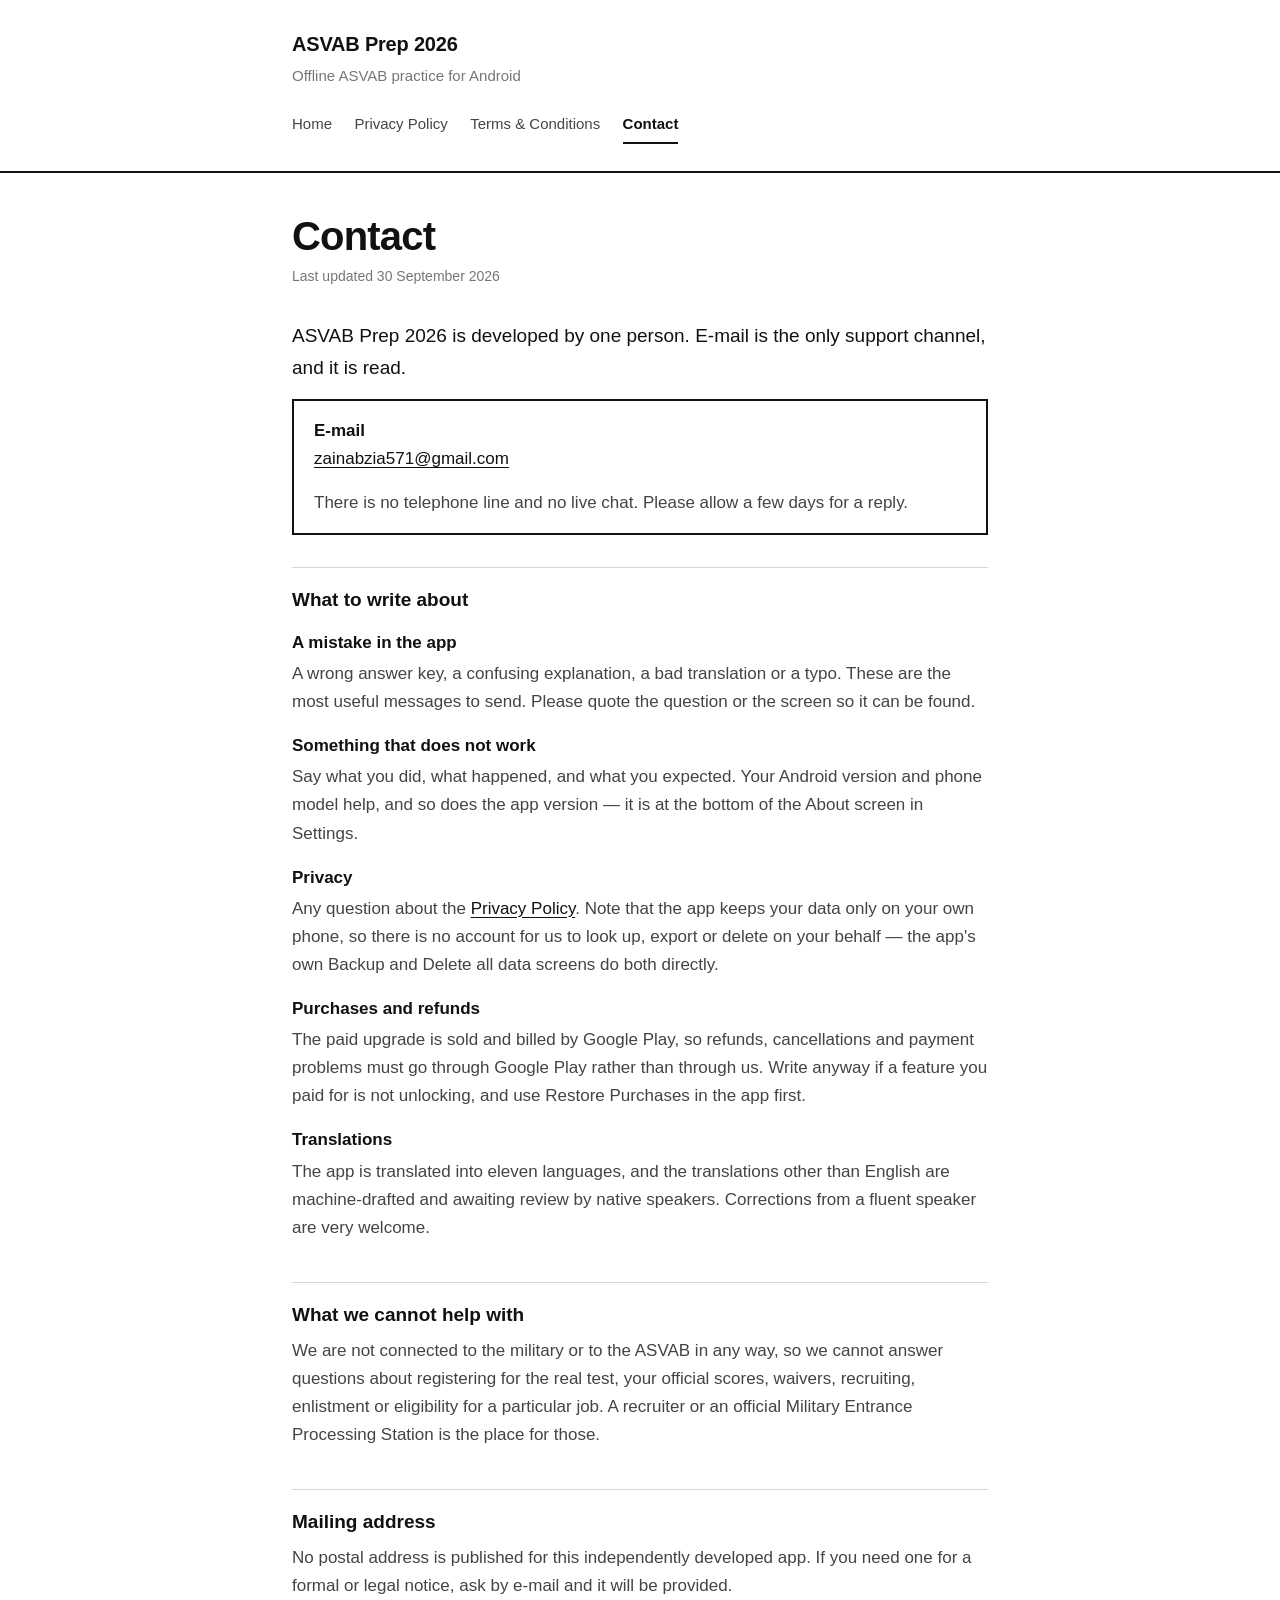
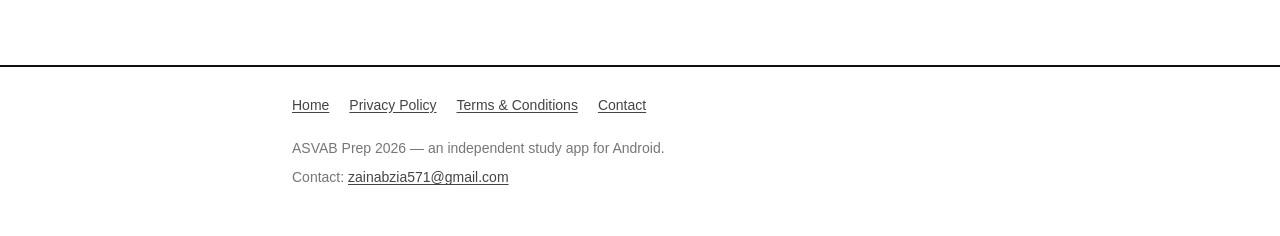
==== contact.html @ bab19aaf "Legal site for ASVAB Prep 2026: privacy policy, terms, contact" ====
<!doctype html>
<html lang="en">
  <head>
    <meta charset="utf-8" />
    <meta name="viewport" content="width=device-width, initial-scale=1" />
    <title>Contact — ASVAB Prep 2026</title>
    <meta
      name="description"
      content="How to contact the developer of the ASVAB Prep 2026 Android app."
    />
    <link rel="stylesheet" href="style.css" />
  </head>
  <body>
    <header class="masthead">
      <div class="wrap">
        <a class="wordmark" href="index.html">ASVAB Prep 2026</a>
        <p class="tagline">Offline ASVAB practice for Android</p>
        <nav aria-label="Pages">
          <ul>
            <li><a href="index.html">Home</a></li>
            <li><a href="privacy.html">Privacy Policy</a></li>
            <li><a href="terms.html">Terms &amp; Conditions</a></li>
            <li><a href="contact.html" aria-current="page">Contact</a></li>
          </ul>
        </nav>
      </div>
    </header>

    <main>
      <div class="wrap">
        <h1>Contact</h1>
        <p class="updated">Last updated 30 September 2026</p>

        <p class="lead">
          ASVAB Prep 2026 is developed by one person. E-mail is the only support
          channel, and it is read.
        </p>

        <div class="callout">
          <p>
            <strong>E-mail</strong><br />
            <a href="mailto:zainabzia571@gmail.com">zainabzia571@gmail.com</a>
          </p>
          <p>
            There is no telephone line and no live chat. Please allow a few days
            for a reply.
          </p>
        </div>

        <h2>What to write about</h2>
        <dl>
          <dt>A mistake in the app</dt>
          <dd>
            A wrong answer key, a confusing explanation, a bad translation or a
            typo. These are the most useful messages to send. Please quote the
            question or the screen so it can be found.
          </dd>
          <dt>Something that does not work</dt>
          <dd>
            Say what you did, what happened, and what you expected. Your Android
            version and phone model help, and so does the app version — it is at
            the bottom of the About screen in Settings.
          </dd>
          <dt>Privacy</dt>
          <dd>
            Any question about the <a href="privacy.html">Privacy Policy</a>.
            Note that the app keeps your data only on your own phone, so there is
            no account for us to look up, export or delete on your behalf — the
            app's own Backup and Delete all data screens do both directly.
          </dd>
          <dt>Purchases and refunds</dt>
          <dd>
            The paid upgrade is sold and billed by Google Play, so refunds,
            cancellations and payment problems must go through Google Play rather
            than through us. Write anyway if a feature you paid for is not
            unlocking, and use Restore Purchases in the app first.
          </dd>
          <dt>Translations</dt>
          <dd>
            The app is translated into eleven languages, and the translations
            other than English are machine-drafted and awaiting review by native
            speakers. Corrections from a fluent speaker are very welcome.
          </dd>
        </dl>

        <h2>What we cannot help with</h2>
        <p>
          We are not connected to the military or to the ASVAB in any way, so we
          cannot answer questions about registering for the real test, your
          official scores, waivers, recruiting, enlistment or eligibility for a
          particular job. A recruiter or an official Military Entrance Processing
          Station is the place for those.
        </p>

        <h2>Mailing address</h2>
        <p>
          No postal address is published for this independently developed app. If
          you need one for a formal or legal notice, ask by e-mail and it will be
          provided.
        </p>
      </div>
    </main>

    <footer>
      <div class="wrap">
        <ul>
          <li><a href="index.html">Home</a></li>
          <li><a href="privacy.html">Privacy Policy</a></li>
          <li><a href="terms.html">Terms &amp; Conditions</a></li>
          <li><a href="contact.html">Contact</a></li>
        </ul>
        <p>ASVAB Prep 2026 — an independent study app for Android.</p>
        <p>
          Contact:
          <a href="mailto:zainabzia571@gmail.com">zainabzia571@gmail.com</a>
        </p>
      </div>
    </footer>
  </body>
</html>
---- style.css ----
/*
 * ASVAB Prep 2026 — legal site
 * Black and white, no images, no scripts, no web fonts: the whole site is two
 * files on a static host, so it loads on a slow connection and keeps working
 * if anything external disappears.
 */

:root {
  --ink: #111111;
  --ink-soft: #444444;
  --ink-faint: #767676;
  --paper: #ffffff;
  --rule: #d8d8d8;
  --measure: 46rem;
}

*,
*::before,
*::after {
  box-sizing: border-box;
}

html {
  -webkit-text-size-adjust: 100%;
}

body {
  margin: 0;
  background: var(--paper);
  color: var(--ink);
  font-family: -apple-system, BlinkMacSystemFont, 'Segoe UI', Roboto, Helvetica,
    Arial, sans-serif;
  font-size: 1.0625rem;
  line-height: 1.65;
}

.wrap {
  max-width: var(--measure);
  margin: 0 auto;
  padding: 0 1.25rem;
}

/* ---------- header and navigation ---------- */

.masthead {
  border-bottom: 2px solid var(--ink);
}

.masthead .wrap {
  padding-top: 1.75rem;
  padding-bottom: 1.25rem;
}

.wordmark {
  display: inline-block;
  color: var(--ink);
  text-decoration: none;
  font-size: 1.25rem;
  font-weight: 700;
  letter-spacing: -0.01em;
}

.tagline {
  margin: 0.2rem 0 0;
  color: var(--ink-faint);
  font-size: 0.9375rem;
}

nav {
  margin-top: 1.1rem;
}

nav ul {
  display: flex;
  flex-wrap: wrap;
  gap: 0.35rem 1.4rem;
  margin: 0;
  padding: 0;
  list-style: none;
}

nav a {
  display: inline-block;
  padding: 0.35rem 0;
  color: var(--ink-soft);
  text-decoration: none;
  font-size: 0.9375rem;
  border-bottom: 2px solid transparent;
}

nav a:hover,
nav a:focus-visible {
  color: var(--ink);
  border-bottom-color: var(--ink);
}

nav a[aria-current='page'] {
  color: var(--ink);
  font-weight: 600;
  border-bottom-color: var(--ink);
}

/* ---------- page body ---------- */

main {
  padding: 2.5rem 0 3rem;
}

h1 {
  margin: 0 0 0.4rem;
  font-size: clamp(1.75rem, 5vw, 2.5rem);
  line-height: 1.15;
  letter-spacing: -0.02em;
}

.updated {
  margin: 0 0 2rem;
  color: var(--ink-faint);
  font-size: 0.875rem;
}

h2 {
  margin: 2.5rem 0 0.6rem;
  padding-top: 1.25rem;
  border-top: 1px solid var(--rule);
  font-size: 1.1875rem;
  line-height: 1.3;
}

h2:first-of-type {
  margin-top: 2rem;
}

h3 {
  margin: 1.5rem 0 0.4rem;
  font-size: 1.0625rem;
}

p,
li {
  color: var(--ink-soft);
}

p {
  margin: 0 0 1rem;
}

ul,
ol {
  margin: 0 0 1rem;
  padding-left: 1.3rem;
}

li {
  margin-bottom: 0.4rem;
}

strong {
  color: var(--ink);
}

a {
  color: var(--ink);
  text-decoration: underline;
  text-underline-offset: 0.15em;
}

.lead {
  color: var(--ink);
  font-size: 1.1875rem;
}

.callout {
  margin: 0 0 1.5rem;
  padding: 1rem 1.25rem;
  border: 2px solid var(--ink);
}

.callout p:last-child {
  margin-bottom: 0;
}

.cards {
  display: grid;
  gap: 1rem;
  grid-template-columns: repeat(auto-fit, minmax(15rem, 1fr));
  margin: 2rem 0 0;
  padding: 0;
  list-style: none;
}

.cards li {
  margin: 0;
}

.cards a {
  display: block;
  height: 100%;
  padding: 1.15rem 1.25rem;
  border: 1px solid var(--ink);
  text-decoration: none;
}

.cards a:hover,
.cards a:focus-visible {
  background: var(--ink);
  color: var(--paper);
}

.cards a:hover span,
.cards a:focus-visible span {
  color: var(--paper);
}

.cards strong {
  display: block;
  font-size: 1.0625rem;
}

.cards span {
  display: block;
  margin-top: 0.25rem;
  color: var(--ink-faint);
  font-size: 0.9375rem;
}

dl {
  margin: 0 0 1rem;
}

dt {
  margin-top: 1rem;
  font-weight: 600;
  color: var(--ink);
}

dd {
  margin: 0.2rem 0 0;
  color: var(--ink-soft);
}

/* ---------- footer ---------- */

footer {
  border-top: 2px solid var(--ink);
  padding: 1.5rem 0 2.5rem;
}

footer p {
  margin: 0 0 0.4rem;
  color: var(--ink-faint);
  font-size: 0.875rem;
}

footer ul {
  display: flex;
  flex-wrap: wrap;
  gap: 0.25rem 1.25rem;
  margin: 0 0 0.75rem;
  padding: 0;
  list-style: none;
}

footer a {
  color: var(--ink-soft);
  font-size: 0.875rem;
}

/* ---------- small screens ---------- */

@media (max-width: 30rem) {
  body {
    font-size: 1rem;
  }

  main {
    padding: 1.75rem 0 2.25rem;
  }

  h2 {
    margin-top: 2rem;
  }
}

/* ---------- print ---------- */

@media print {
  nav,
  footer ul {
    display: none;
  }

  body {
    font-size: 11pt;
  }

  a {
    text-decoration: none;
  }
}
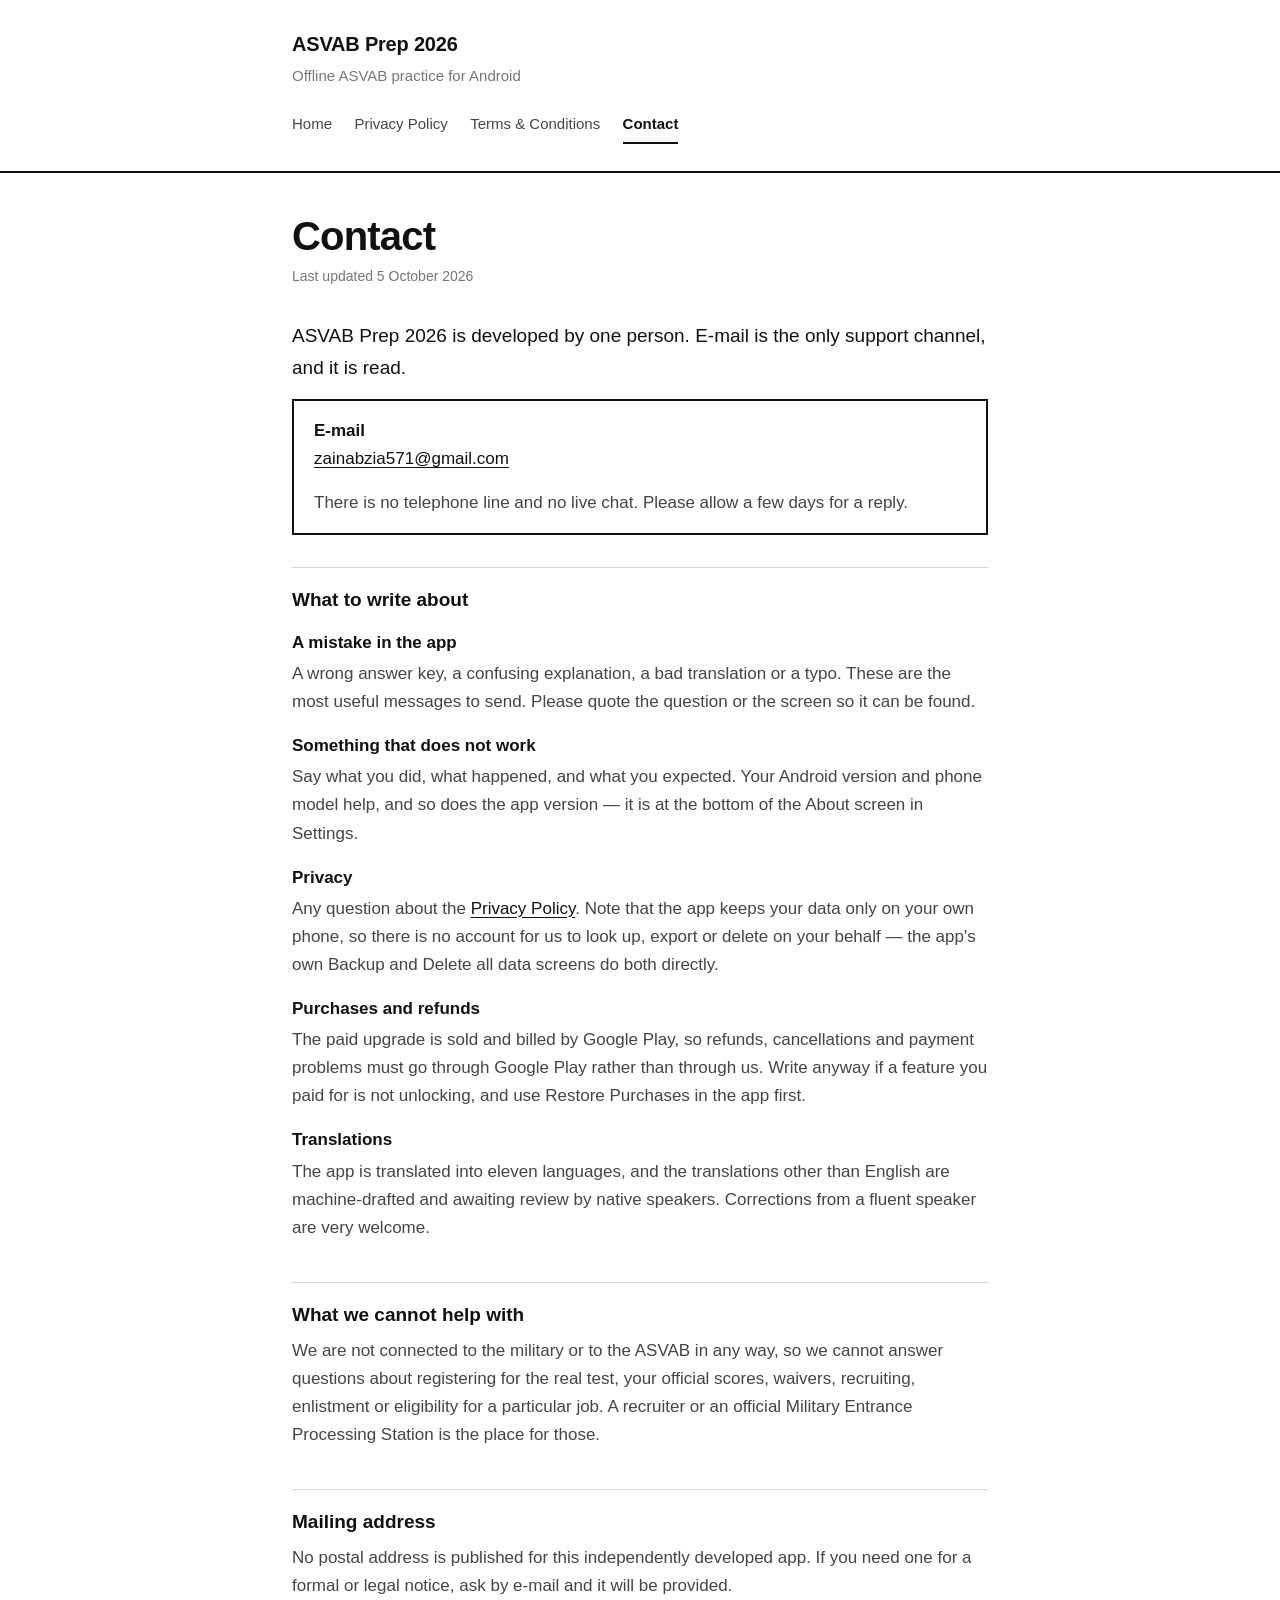
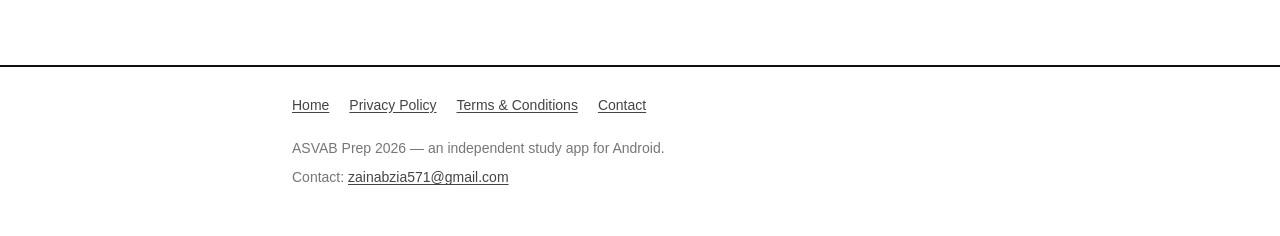
==== commit 488d1f7e: "Rewrite the privacy policy for RevenueCat, Firebase and in-app review The policy said the app collec" ====
--- a/contact.html
+++ b/contact.html
@@ -1,4 +1,4 @@
-<!doctype html>
+<!DOCTYPE html>
 <html lang="en">
   <head>
     <meta charset="utf-8" />
@@ -29,7 +29,7 @@
     <main>
       <div class="wrap">
         <h1>Contact</h1>
-        <p class="updated">Last updated 30 September 2026</p>
+        <p class="updated">Last updated 5 October 2026</p>
 
         <p class="lead">
           ASVAB Prep 2026 is developed by one person. E-mail is the only support
@@ -64,16 +64,16 @@
           <dt>Privacy</dt>
           <dd>
             Any question about the <a href="privacy.html">Privacy Policy</a>.
-            Note that the app keeps your data only on your own phone, so there is
-            no account for us to look up, export or delete on your behalf — the
-            app's own Backup and Delete all data screens do both directly.
+            Note that the app keeps your data only on your own phone, so there
+            is no account for us to look up, export or delete on your behalf —
+            the app's own Backup and Delete all data screens do both directly.
           </dd>
           <dt>Purchases and refunds</dt>
           <dd>
             The paid upgrade is sold and billed by Google Play, so refunds,
-            cancellations and payment problems must go through Google Play rather
-            than through us. Write anyway if a feature you paid for is not
-            unlocking, and use Restore Purchases in the app first.
+            cancellations and payment problems must go through Google Play
+            rather than through us. Write anyway if a feature you paid for is
+            not unlocking, and use Restore Purchases in the app first.
           </dd>
           <dt>Translations</dt>
           <dd>
@@ -88,15 +88,15 @@
           We are not connected to the military or to the ASVAB in any way, so we
           cannot answer questions about registering for the real test, your
           official scores, waivers, recruiting, enlistment or eligibility for a
-          particular job. A recruiter or an official Military Entrance Processing
-          Station is the place for those.
+          particular job. A recruiter or an official Military Entrance
+          Processing Station is the place for those.
         </p>
 
         <h2>Mailing address</h2>
         <p>
-          No postal address is published for this independently developed app. If
-          you need one for a formal or legal notice, ask by e-mail and it will be
-          provided.
+          No postal address is published for this independently developed app.
+          If you need one for a formal or legal notice, ask by e-mail and it
+          will be provided.
         </p>
       </div>
     </main>
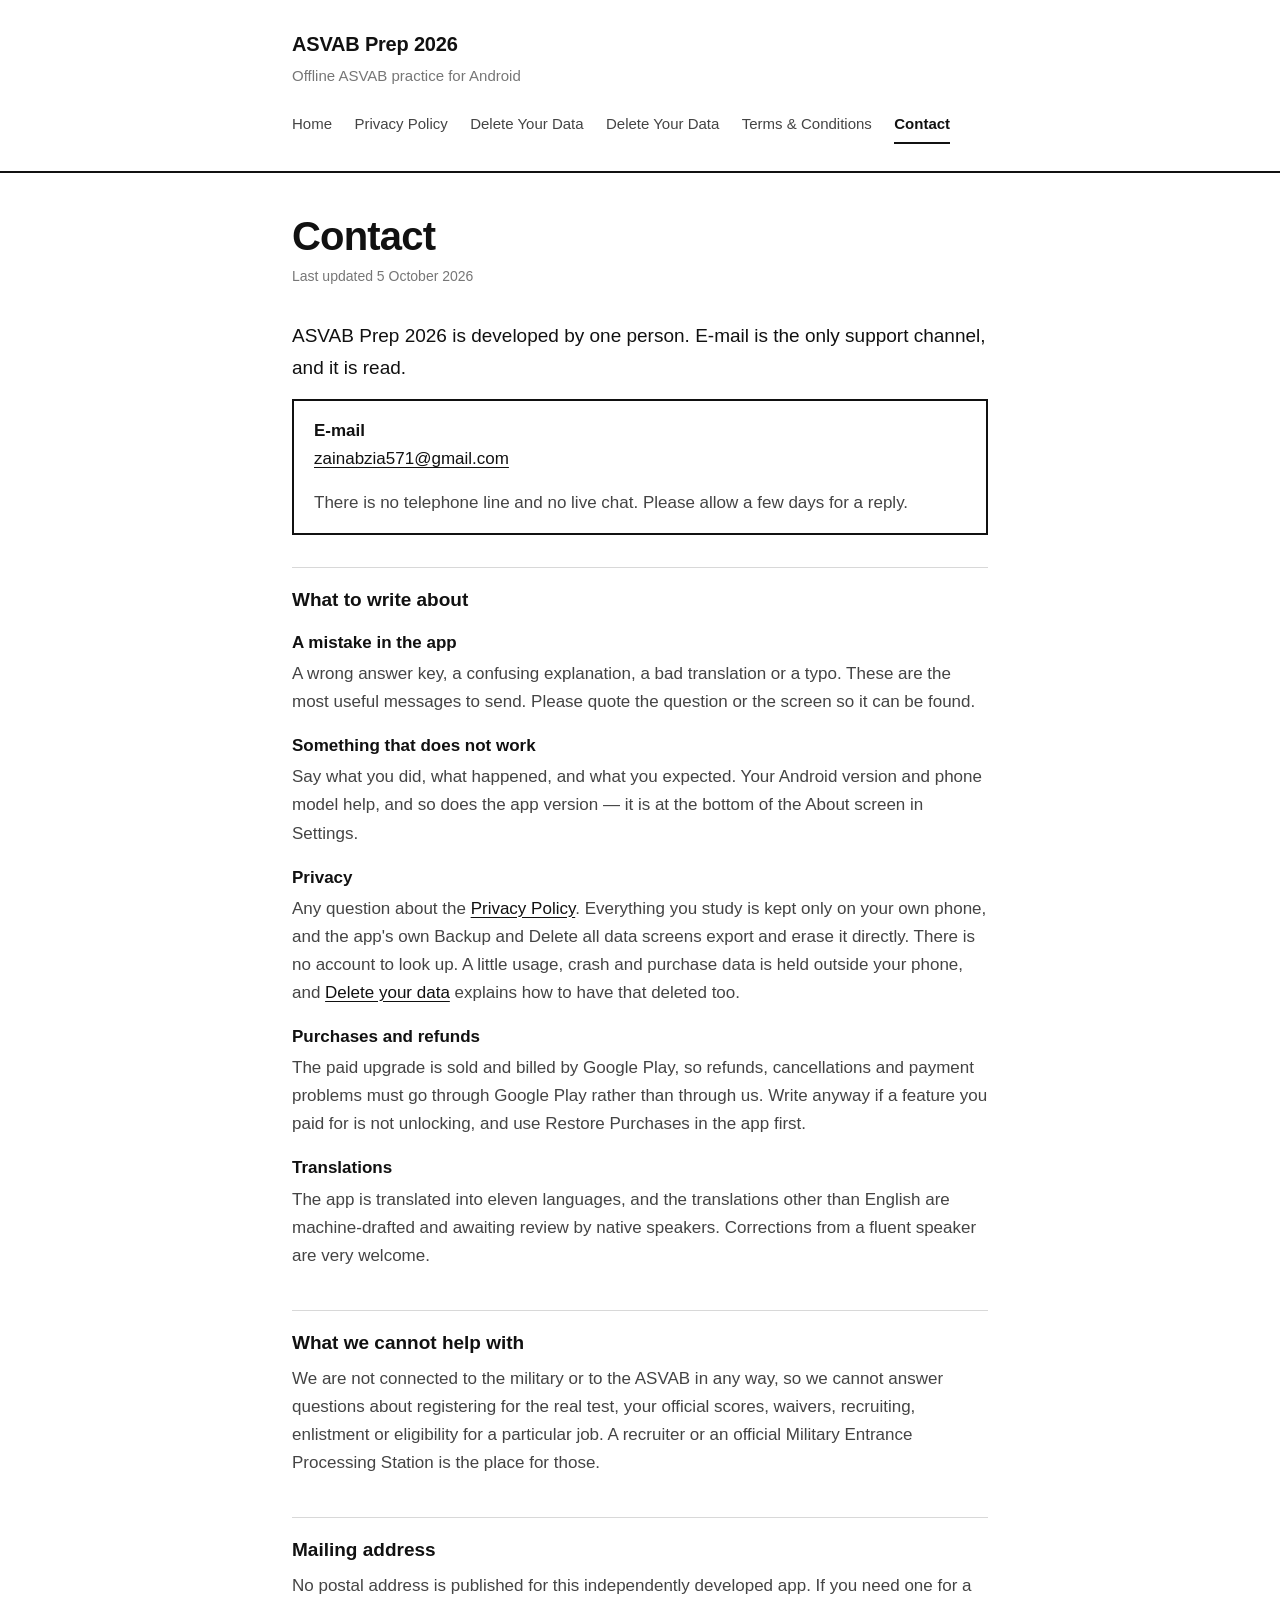
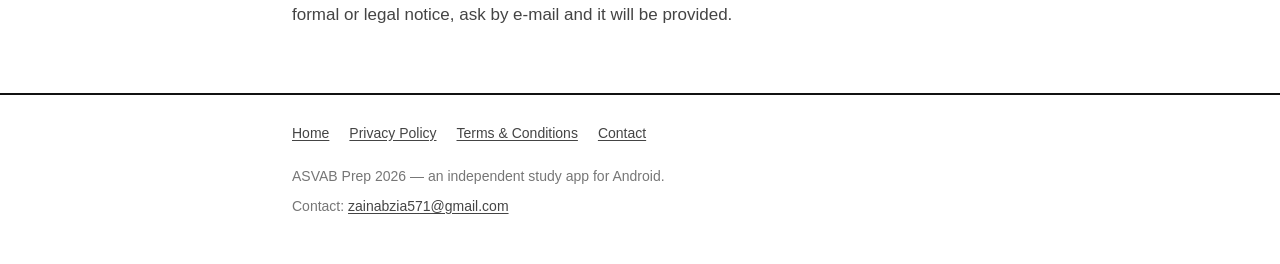
==== commit 639b331d: "Add a Delete your data page for Play's deletion URL Play Console's "Delete data URL" field requires " ====
--- a/contact.html
+++ b/contact.html
@@ -19,6 +19,8 @@
           <ul>
             <li><a href="index.html">Home</a></li>
             <li><a href="privacy.html">Privacy Policy</a></li>
+            <li><a href="delete-data.html">Delete Your Data</a></li>
+            <li><a href="delete-data.html">Delete Your Data</a></li>
             <li><a href="terms.html">Terms &amp; Conditions</a></li>
             <li><a href="contact.html" aria-current="page">Contact</a></li>
           </ul>
@@ -64,9 +66,12 @@
           <dt>Privacy</dt>
           <dd>
             Any question about the <a href="privacy.html">Privacy Policy</a>.
-            Note that the app keeps your data only on your own phone, so there
-            is no account for us to look up, export or delete on your behalf —
-            the app's own Backup and Delete all data screens do both directly.
+            Everything you study is kept only on your own phone, and the app's
+            own Backup and Delete all data screens export and erase it directly.
+            There is no account to look up. A little usage, crash and purchase
+            data is held outside your phone, and
+            <a href="delete-data.html">Delete your data</a> explains how to have
+            that deleted too.
           </dd>
           <dt>Purchases and refunds</dt>
           <dd>
